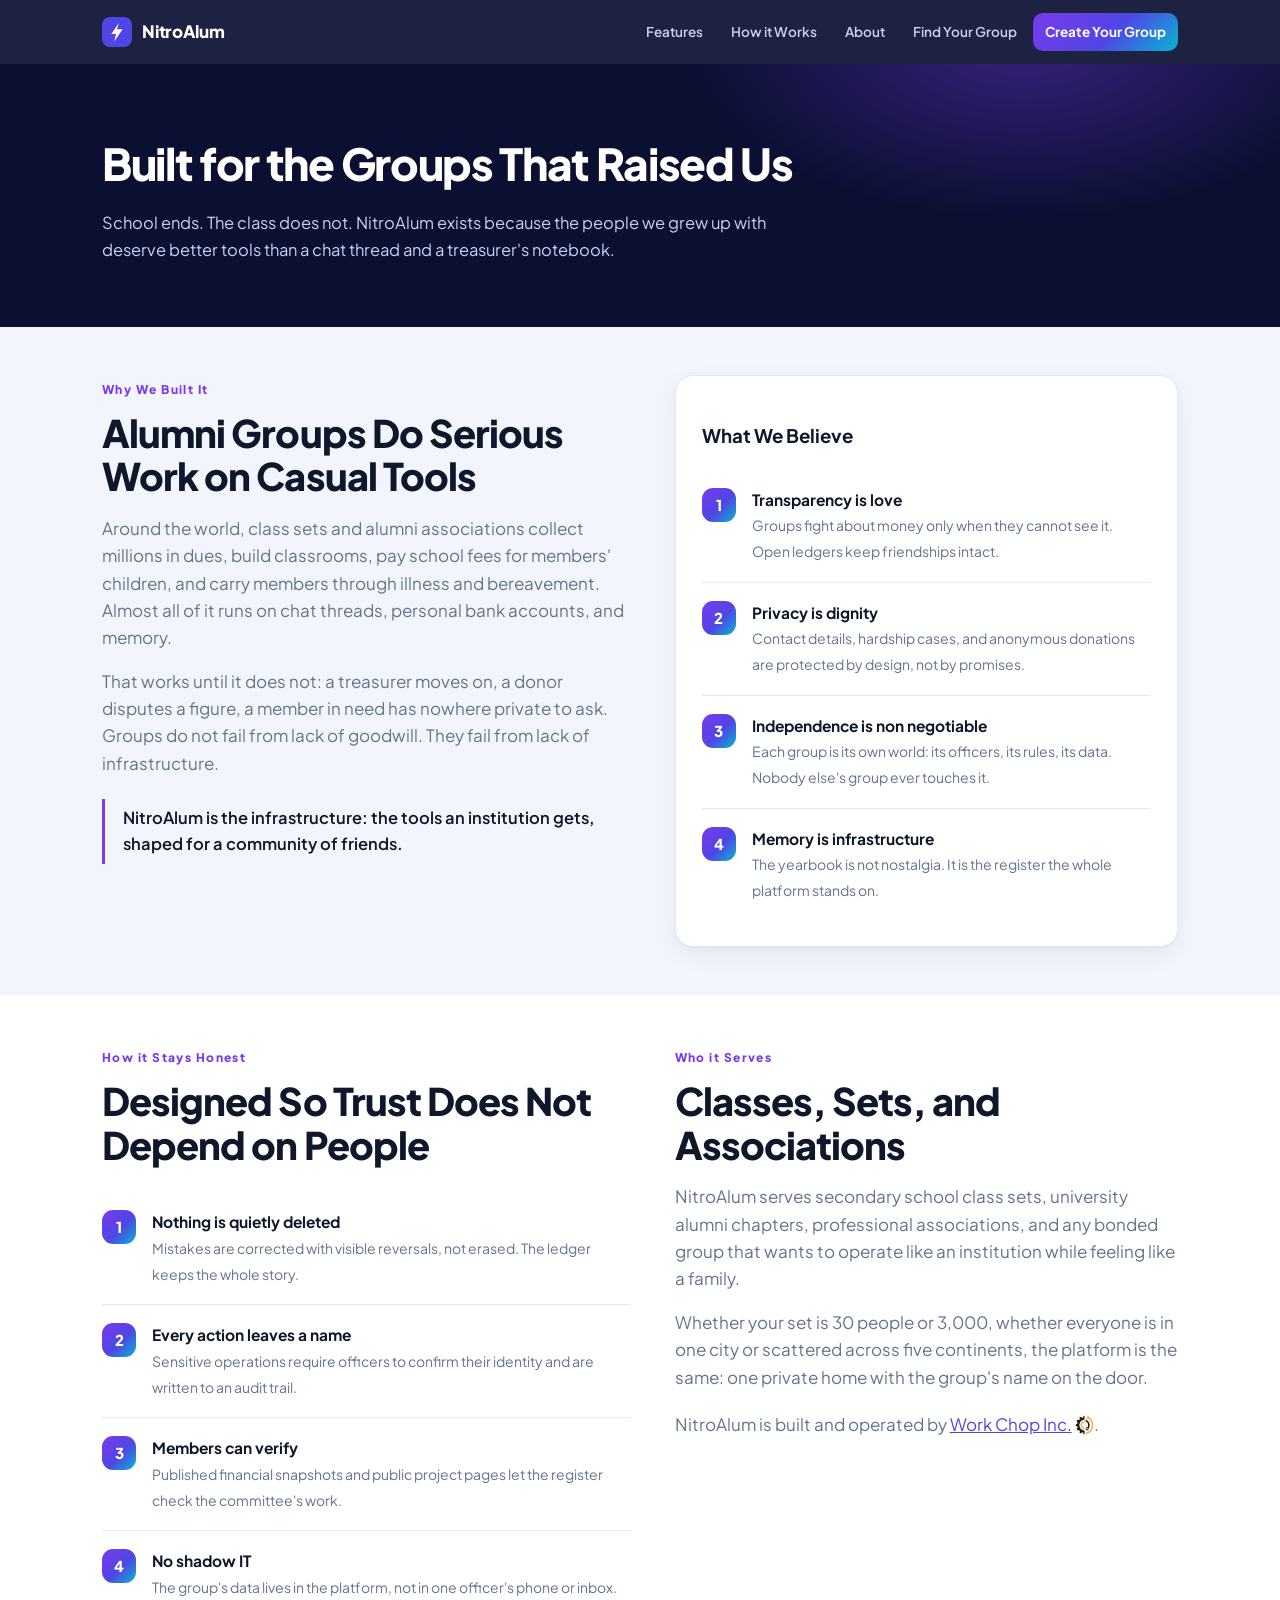
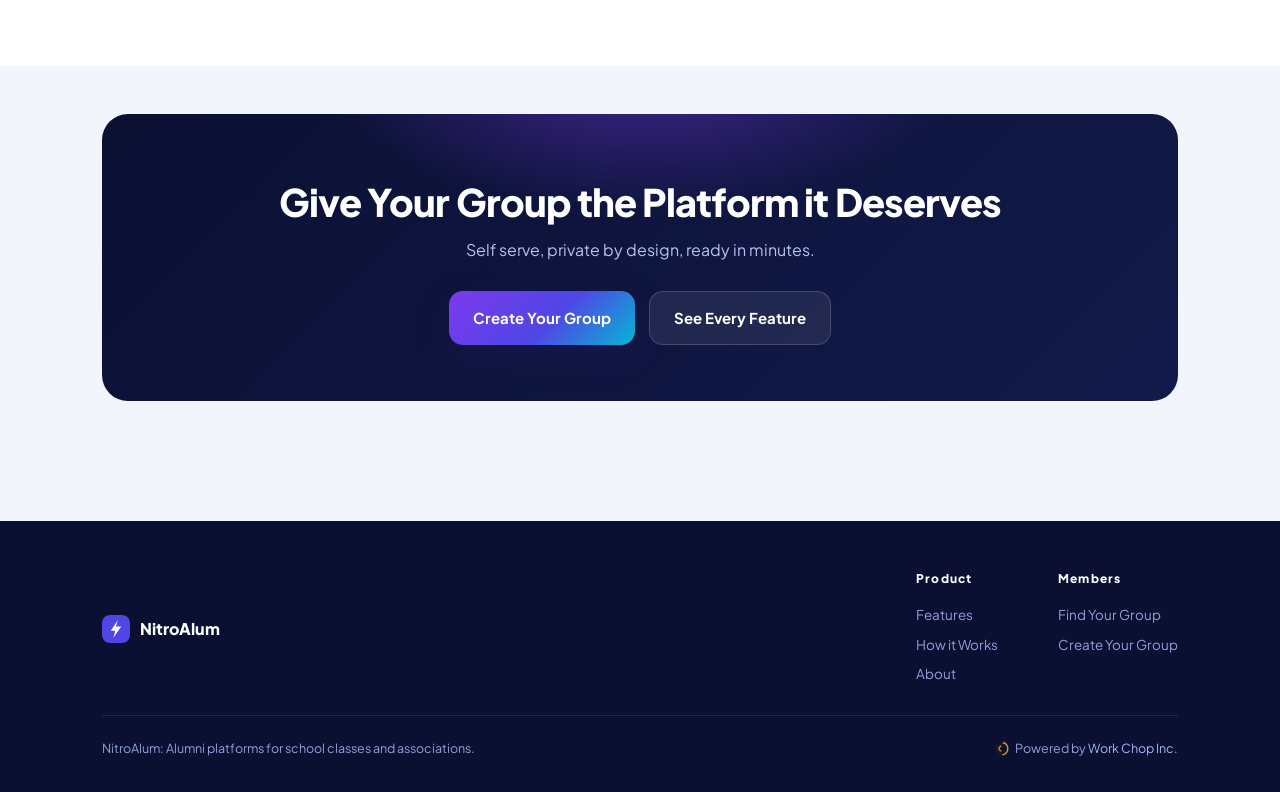
==== about.html @ b05d2363 "Keep mobile header buttons on one line with balanced styling" ====
<!DOCTYPE html>
<html lang="en">
<head>
  <meta charset="utf-8">
  <meta name="viewport" content="width=device-width, initial-scale=1">
  <meta name="theme-color" content="#0b1033">
  <meta name="author" content="Work Chop Inc">
  <title>About - NitroAlum</title>
  <meta name="description" content="NitroAlum exists because alumni groups deserve better than a chat thread and a treasurer's notebook. Learn what the platform believes about money, memory, privacy, and dignity.">
  <link rel="canonical" href="https://www.nitroalum.com/about.html">
  <meta property="og:type" content="website">
  <meta property="og:title" content="About NitroAlum - Built for the Groups That Raised Us">
  <meta property="og:description" content="Alumni groups hold communities together for decades. NitroAlum gives them the tools institutions get: honest money, living memory, and dignity for every member.">
  <meta property="og:url" content="https://www.nitroalum.com/about.html">
  <meta property="og:site_name" content="NitroAlum">
  <meta property="og:locale" content="en_US">
  <meta property="og:image" content="https://www.nitroalum.com/og-image.png">
  <meta property="og:image:width" content="1200">
  <meta property="og:image:height" content="630">
  <meta property="og:image:alt" content="About the NitroAlum alumni platform">
  <meta name="twitter:card" content="summary_large_image">
  <meta name="twitter:title" content="About NitroAlum - Built for the Groups That Raised Us">
  <meta name="twitter:description" content="Alumni groups hold communities together for decades. NitroAlum gives them the tools institutions get: honest money, living memory, and dignity for every member.">
  <meta name="twitter:image" content="https://www.nitroalum.com/og-image.png">
  <link rel="icon" href="brand/mark.svg" type="image/svg+xml">
  <link rel="icon" href="favicon-32.png" type="image/png" sizes="32x32">
  <link rel="apple-touch-icon" href="apple-touch-icon.png">
  <link rel="preload" href="fonts/plus-jakarta-sans-400.ttf" as="font" type="font/ttf" crossorigin>
  <link rel="preload" href="fonts/plus-jakarta-sans-800.ttf" as="font" type="font/ttf" crossorigin>
  <link rel="stylesheet" href="styles.css">
</head>
<body>

<header class="site-head">
  <div class="wrap">
    <a class="brand" href="/"><img src="brand/mark.svg" alt="NitroAlum logo"><span>NitroAlum</span></a>
    <nav aria-label="Main">
      <a class="hide-sm" href="features.html">Features</a>
      <a class="hide-sm" href="get-started.html">How it Works</a>
      <a class="hide-sm" href="about.html">About</a>
      <a class="nav-find" href="https://nitroalum.com/">Find Your Group</a>
      <a class="cta" href="https://nitroalum.com/sign-up">Create Your Group</a>
    </nav>
  </div>
</header>

<main>
<section class="page-hero">
  <div class="wrap">
    <h1>Built for the Groups That Raised Us</h1>
    <p>School ends. The class does not. NitroAlum exists because the people we grew up with deserve better tools than a chat thread and a treasurer's notebook.</p>
  </div>
</section>

<section class="block tight">
  <div class="wrap">
    <div class="split">
      <div>
        <span class="kicker">Why We Built It</span>
        <h2>Alumni Groups Do Serious Work on Casual Tools</h2>
        <p class="lede">Around the world, class sets and alumni associations collect millions in dues, build classrooms, pay school fees for members' children, and carry members through illness and bereavement. Almost all of it runs on chat threads, personal bank accounts, and memory.</p>
        <p class="lede">That works until it does not: a treasurer moves on, a donor disputes a figure, a member in need has nowhere private to ask. Groups do not fail from lack of goodwill. They fail from lack of infrastructure.</p>
        <div class="quote">NitroAlum is the infrastructure: the tools an institution gets, shaped for a community of friends.</div>
      </div>
      <div class="panel">
        <h3>What We Believe</h3>
        <ul class="steps" style="margin-top:14px">
          <li><div><b>Transparency is love</b><span>Groups fight about money only when they cannot see it. Open ledgers keep friendships intact.</span></div></li>
          <li><div><b>Privacy is dignity</b><span>Contact details, hardship cases, and anonymous donations are protected by design, not by promises.</span></div></li>
          <li><div><b>Independence is non negotiable</b><span>Each group is its own world: its officers, its rules, its data. Nobody else's group ever touches it.</span></div></li>
          <li><div><b>Memory is infrastructure</b><span>The yearbook is not nostalgia. It is the register the whole platform stands on.</span></div></li>
        </ul>
      </div>
    </div>
  </div>
</section>

<section class="block tight" style="background:#fff">
  <div class="wrap">
    <div class="split">
      <div>
        <span class="kicker">How it Stays Honest</span>
        <h2>Designed So Trust Does Not Depend on People</h2>
        <ul class="steps">
          <li><div><b>Nothing is quietly deleted</b><span>Mistakes are corrected with visible reversals, not erased. The ledger keeps the whole story.</span></div></li>
          <li><div><b>Every action leaves a name</b><span>Sensitive operations require officers to confirm their identity and are written to an audit trail.</span></div></li>
          <li><div><b>Members can verify</b><span>Published financial snapshots and public project pages let the register check the committee's work.</span></div></li>
          <li><div><b>No shadow IT</b><span>The group's data lives in the platform, not in one officer's phone or inbox.</span></div></li>
        </ul>
      </div>
      <div>
        <span class="kicker">Who it Serves</span>
        <h2>Classes, Sets, and Associations</h2>
        <p class="lede">NitroAlum serves secondary school class sets, university alumni chapters, professional associations, and any bonded group that wants to operate like an institution while feeling like a family.</p>
        <p class="lede">Whether your set is 30 people or 3,000, whether everyone is in one city or scattered across five continents, the platform is the same: one private home with the group's name on the door.</p>
        <p class="lede" style="margin-top:20px">NitroAlum is built and operated by <a href="https://www.eworkchop.com" rel="noopener">Work Chop Inc.</a> <img src="brand/workchop-mark.png" alt="" class="inline-mark">.</p>
      </div>
    </div>
  </div>
</section>

<section class="block tight">
  <div class="wrap">
    <div class="band">
      <h2>Give Your Group the Platform it Deserves</h2>
      <p>Self serve, private by design, ready in minutes.</p>
      <div class="actions">
        <a class="btn primary" href="https://nitroalum.com/sign-up">Create Your Group</a>
        <a class="btn ghost" href="features.html">See Every Feature</a>
      </div>
    </div>
  </div>
</section>
</main>

<footer class="site-foot">
  <div class="wrap">
    <div class="top">
      <div class="fbrand"><img src="brand/mark.svg" alt=""><span>NitroAlum</span></div>
      <div class="cols">
        <div>
          <h4>Product</h4>
          <ul>
            <li><a href="features.html">Features</a></li>
            <li><a href="get-started.html">How it Works</a></li>
            <li><a href="about.html">About</a></li>
          </ul>
        </div>
        <div>
          <h4>Members</h4>
          <ul>
            <li><a href="https://nitroalum.com/">Find Your Group</a></li>
            <li><a href="https://nitroalum.com/sign-up">Create Your Group</a></li>
          </ul>
        </div>
      </div>
    </div>
    <div class="legal">
      <span>NitroAlum: Alumni platforms for school classes and associations.</span>
      <span class="pow"><img src="brand/workchop-mark.png" alt="Work Chop mark"> Powered by <a href="https://www.eworkchop.com" rel="noopener">Work Chop Inc.</a></span>
    </div>
  </div>
</footer>

</body>
</html>
---- styles.css ----
/* NitroAlum marketing site - shared styles. Plain CSS, no build. */
@font-face {
  font-family: "Plus Jakarta Sans";
  src: url("fonts/plus-jakarta-sans-400.ttf") format("truetype");
  font-weight: 400;
  font-display: swap;
}
@font-face {
  font-family: "Plus Jakarta Sans";
  src: url("fonts/plus-jakarta-sans-500.ttf") format("truetype");
  font-weight: 500;
  font-display: swap;
}
@font-face {
  font-family: "Plus Jakarta Sans";
  src: url("fonts/plus-jakarta-sans-600.ttf") format("truetype");
  font-weight: 600;
  font-display: swap;
}
@font-face {
  font-family: "Plus Jakarta Sans";
  src: url("fonts/plus-jakarta-sans-700.ttf") format("truetype");
  font-weight: 700;
  font-display: swap;
}
@font-face {
  font-family: "Plus Jakarta Sans";
  src: url("fonts/plus-jakarta-sans-800.ttf") format("truetype");
  font-weight: 800;
  font-display: swap;
}

:root {
  --navy: #0b1033;
  --navy-2: #121a4a;
  --ink: #0f172a;
  --muted: #64748b;
  --line: #e6e9f4;
  --bg: #f3f5fc;
  --card: #ffffff;
  --violet: #7c3aed;
  --indigo: #4f46e5;
  --cyan: #06b6d4;
  --pink: #ec4899;
  --green: #10b981;
  --amber: #f59e0b;
  --grad: linear-gradient(135deg, #7c3aed, #4f46e5 55%, #06b6d4);
  --r: 18px;
  --shadow: 0 1px 2px rgb(15 23 42 / 0.04), 0 8px 24px rgb(15 23 42 / 0.06);
  --shadow-lg: 0 12px 40px rgb(76 29 149 / 0.14);
}

* { box-sizing: border-box; }
html { scroll-behavior: smooth; }
body {
  margin: 0;
  font-family: "Plus Jakarta Sans", system-ui, -apple-system, "Segoe UI", sans-serif;
  color: var(--ink);
  background: var(--bg);
  line-height: 1.6;
  -webkit-font-smoothing: antialiased;
}
img { max-width: 100%; }
a { color: var(--indigo); }

.wrap { max-width: 1120px; margin: 0 auto; padding: 0 22px; }

/* ---------- Header ---------- */
.site-head {
  position: sticky;
  top: 0;
  z-index: 50;
  background: rgb(11 16 51 / 0.92);
  backdrop-filter: blur(10px);
}
.site-head .wrap {
  display: flex;
  align-items: center;
  gap: 22px;
  height: 64px;
}
.site-head .brand {
  display: flex;
  align-items: center;
  gap: 10px;
  color: #fff;
  text-decoration: none;
  font-weight: 800;
  font-size: 17px;
  letter-spacing: -0.01em;
}
.site-head .brand img { width: 30px; height: 30px; border-radius: 8px; }
.site-head nav {
  display: flex;
  align-items: center;
  gap: 4px;
  margin-left: auto;
}
.site-head nav a {
  color: #c7d0f5;
  text-decoration: none;
  font-size: 13.5px;
  font-weight: 600;
  padding: 8px 12px;
  border-radius: 10px;
}
.site-head nav a:hover { color: #fff; background: rgb(255 255 255 / 0.08); }
.site-head .cta {
  background: var(--grad);
  color: #fff !important;
  font-weight: 700;
}
.site-head .cta:hover { opacity: 0.92; background: var(--grad); }

/* ---------- Hero ---------- */
.hero {
  background: var(--navy);
  color: #fff;
  position: relative;
  overflow: hidden;
}
.hero::before {
  content: "";
  position: absolute;
  inset: 0;
  background:
    radial-gradient(700px 380px at 85% -10%, rgb(124 58 237 / 0.45), transparent 60%),
    radial-gradient(600px 340px at 10% 110%, rgb(6 182 212 / 0.28), transparent 60%);
  pointer-events: none;
}
.hero .wrap { position: relative; padding: 84px 22px 92px; }
.hero .eyebrow {
  display: inline-flex;
  align-items: center;
  gap: 8px;
  font-size: 12.5px;
  font-weight: 700;
  color: #a5b4fc;
  background: rgb(124 58 237 / 0.18);
  border: 1px solid rgb(124 58 237 / 0.4);
  padding: 6px 14px;
  border-radius: 99px;
}
.hero h1 {
  font-size: clamp(34px, 5.4vw, 58px);
  line-height: 1.06;
  letter-spacing: -0.035em;
  font-weight: 800;
  margin: 22px 0 18px;
  max-width: 16ch;
}
.hero h1 .grad {
  background: linear-gradient(90deg, #a78bfa, #67e8f9);
  -webkit-background-clip: text;
  background-clip: text;
  color: transparent;
}
.hero p.lede {
  font-size: clamp(16px, 2vw, 19px);
  color: #c7d0f5;
  max-width: 56ch;
  margin: 0 0 34px;
}
.hero .actions { display: flex; flex-wrap: wrap; gap: 14px; }
.btn {
  display: inline-flex;
  align-items: center;
  gap: 8px;
  padding: 14px 24px;
  border-radius: 14px;
  font-size: 15px;
  font-weight: 700;
  text-decoration: none;
  border: none;
  cursor: pointer;
}
.btn.primary { background: var(--grad); color: #fff; box-shadow: var(--shadow-lg); }
.btn.primary:hover { filter: brightness(1.07); }
.btn.ghost { background: rgb(255 255 255 / 0.08); color: #fff; border: 1px solid rgb(255 255 255 / 0.16); }
.btn.ghost:hover { background: rgb(255 255 255 / 0.14); }
.btn.dark { background: var(--navy); color: #fff; }
.btn.outline { background: #fff; color: var(--indigo); border: 1.5px solid #c7d2fe; }
.hero .proof {
  display: flex;
  flex-wrap: wrap;
  gap: 26px;
  margin-top: 44px;
  padding-top: 26px;
  border-top: 1px solid rgb(255 255 255 / 0.12);
}
.hero .proof div { max-width: 230px; }
.hero .proof b { display: block; font-size: 13.5px; color: #fff; margin-bottom: 3px; }
.hero .proof span { font-size: 12.5px; color: #93a0d8; }

/* ---------- Sections ---------- */
section.block { padding: 72px 0; }
section.block.tight { padding: 48px 0; }
.kicker {
  font-size: 12px;
  font-weight: 800;
  letter-spacing: 0.12em;
  color: var(--violet);
}
h2 {
  font-size: clamp(26px, 3.6vw, 38px);
  line-height: 1.15;
  letter-spacing: -0.025em;
  font-weight: 800;
  margin: 10px 0 14px;
}
.lede { font-size: 17px; color: var(--muted); max-width: 62ch; }
.center { text-align: center; }
.center .lede { margin-left: auto; margin-right: auto; }

/* ---------- Feature grid ---------- */
.grid { display: grid; gap: 18px; }
.grid.cols3 { grid-template-columns: repeat(3, 1fr); }
.grid.cols2 { grid-template-columns: repeat(2, 1fr); }
.fcard {
  background: var(--card);
  border: 1px solid var(--line);
  border-radius: var(--r);
  padding: 24px;
  box-shadow: var(--shadow);
}
.fcard .chip {
  width: 44px;
  height: 44px;
  border-radius: 12px;
  display: inline-flex;
  align-items: center;
  justify-content: center;
  margin-bottom: 14px;
}
.fcard .chip svg { width: 22px; height: 22px; }
.fcard h3 { font-size: 17px; font-weight: 800; letter-spacing: -0.01em; margin: 0 0 8px; }
.fcard p { font-size: 14px; color: var(--muted); margin: 0; }
.fcard ul { margin: 10px 0 0; padding: 0; list-style: none; }
.fcard ul li {
  font-size: 13.5px;
  color: var(--muted);
  padding: 5px 0 5px 20px;
  position: relative;
}
.fcard ul li::before {
  content: "";
  position: absolute;
  left: 0;
  top: 12px;
  width: 9px;
  height: 9px;
  border-radius: 3px;
  background: var(--grad);
}

/* chip tints */
.t-violet { background: #ede9fe; color: #6d28d9; }
.t-indigo { background: #e0e7ff; color: #4338ca; }
.t-cyan { background: #cffafe; color: #0e7490; }
.t-pink { background: #fce7f3; color: #be185d; }
.t-green { background: #d1fae5; color: #047857; }
.t-amber { background: #fef3c7; color: #b45309; }
.t-blue { background: #dbeafe; color: #1d4ed8; }
.t-red { background: #fee2e2; color: #b91c1c; }

/* ---------- Story / split ---------- */
.split { display: grid; grid-template-columns: 1.05fr 1fr; gap: 44px; align-items: start; }
.panel {
  background: var(--card);
  border: 1px solid var(--line);
  border-radius: var(--r);
  box-shadow: var(--shadow);
  padding: 26px;
}
.panel.navy {
  background: linear-gradient(150deg, var(--navy), var(--navy-2));
  border: none;
  color: #fff;
}
.panel.navy h3 { color: #fff; }
.panel.navy p, .panel.navy li { color: #b9c2ee; }
.quote {
  border-left: 3px solid var(--violet);
  padding: 6px 0 6px 18px;
  margin: 22px 0;
  font-size: 16.5px;
  font-weight: 600;
  color: var(--ink);
}
.steps { counter-reset: step; margin: 26px 0 0; padding: 0; list-style: none; }
.steps li {
  counter-increment: step;
  display: flex;
  gap: 16px;
  padding: 18px 0;
  border-bottom: 1px solid var(--line);
}
.steps li:last-child { border-bottom: none; }
.steps li::before {
  content: counter(step);
  flex: none;
  width: 34px;
  height: 34px;
  border-radius: 11px;
  background: var(--grad);
  color: #fff;
  font-weight: 800;
  font-size: 15px;
  display: inline-flex;
  align-items: center;
  justify-content: center;
}
.steps b { display: block; font-size: 15.5px; }
.steps span { font-size: 14px; color: var(--muted); }

/* ---------- CTA band ---------- */
.band {
  background: linear-gradient(135deg, var(--navy), var(--navy-2));
  border-radius: 26px;
  color: #fff;
  padding: 56px 40px;
  text-align: center;
  position: relative;
  overflow: hidden;
}
.band::before {
  content: "";
  position: absolute;
  inset: 0;
  background: radial-gradient(500px 240px at 50% -20%, rgb(124 58 237 / 0.5), transparent 65%);
  pointer-events: none;
}
.band h2 { color: #fff; position: relative; }
.band p { color: #b9c2ee; position: relative; max-width: 52ch; margin: 0 auto 28px; }
.band .actions { display: flex; justify-content: center; gap: 14px; flex-wrap: wrap; position: relative; }

/* ---------- Footer ---------- */
.site-foot {
  background: var(--navy);
  color: #93a0d8;
  padding: 48px 0 34px;
  margin-top: 72px;
}
.site-foot .top {
  display: flex;
  flex-wrap: wrap;
  gap: 34px;
  padding-bottom: 26px;
  border-bottom: 1px solid rgb(255 255 255 / 0.1);
}
.site-foot .fbrand { display: flex; align-items: center; gap: 10px; color: #fff; font-weight: 800; }
.site-foot .fbrand img { width: 28px; height: 28px; border-radius: 8px; }
.site-foot .cols { display: flex; gap: 60px; margin-left: auto; flex-wrap: wrap; }
.site-foot h4 { color: #fff; font-size: 12px; font-weight: 800; letter-spacing: 0.1em; margin: 0 0 12px; }
.site-foot ul { margin: 0; padding: 0; list-style: none; }
.site-foot ul a {
  color: #93a0d8;
  text-decoration: none;
  font-size: 13.5px;
  display: inline-block;
  padding: 4px 0;
}
.site-foot ul a:hover { color: #fff; }
.site-foot .legal {
  display: flex;
  flex-wrap: wrap;
  justify-content: space-between;
  gap: 10px;
  padding-top: 22px;
  font-size: 12.5px;
}
.site-foot .legal a { color: #a5b4fc; text-decoration: none; }
.site-foot .legal a:hover { color: #fff; }

/* ---------- Sub page hero ---------- */
.page-hero { background: var(--navy); color: #fff; padding: 64px 0; position: relative; overflow: hidden; }
.page-hero::before {
  content: "";
  position: absolute;
  inset: 0;
  background: radial-gradient(560px 300px at 80% -10%, rgb(124 58 237 / 0.4), transparent 60%);
  pointer-events: none;
}
.page-hero .wrap { position: relative; }
.page-hero h1 { font-size: clamp(30px, 4.4vw, 44px); letter-spacing: -0.03em; font-weight: 800; margin: 0 0 12px; }
.page-hero p { color: #c7d0f5; font-size: 16.5px; max-width: 60ch; margin: 0; }

/* ---------- Feature detail blocks ---------- */
.fblock { display: grid; grid-template-columns: 56px 1fr; gap: 20px; padding: 30px 0; border-bottom: 1px solid var(--line); }
.fblock:last-child { border-bottom: none; }
.fblock .chip { width: 52px; height: 52px; border-radius: 14px; display: inline-flex; align-items: center; justify-content: center; }
.fblock .chip svg { width: 25px; height: 25px; }
.fblock h3 { margin: 2px 0 8px; font-size: 19px; font-weight: 800; letter-spacing: -0.01em; }
.fblock p { margin: 0 0 8px; font-size: 15px; color: var(--muted); }
.fblock ul { margin: 8px 0 0; padding: 0; list-style: none; columns: 2; column-gap: 40px; }
.fblock ul li { font-size: 14px; color: var(--muted); padding: 4px 0 4px 20px; position: relative; break-inside: avoid; }
.fblock ul li::before { content: ""; position: absolute; left: 0; top: 11px; width: 9px; height: 9px; border-radius: 3px; background: var(--grad); }

/* ---------- Tables ---------- */
table.plain { width: 100%; border-collapse: collapse; font-size: 14.5px; }
table.plain th { text-align: left; font-size: 12px; color: var(--muted); padding: 10px 14px; border-bottom: 1px solid var(--line); }
table.plain td { padding: 12px 14px; border-bottom: 1px solid var(--line); }
table.plain tr:last-child td { border-bottom: none; }

/* ---------- Responsive ---------- */
@media (max-width: 900px) {
  .grid.cols3 { grid-template-columns: 1fr 1fr; }
  .split { grid-template-columns: 1fr; }
  .fblock ul { columns: 1; }
}
@media (max-width: 600px) {
  .grid.cols3, .grid.cols2 { grid-template-columns: 1fr; }
  .site-head .wrap { gap: 10px; }
  .site-head nav { gap: 6px; }
  .site-head nav a.hide-sm { display: none; }
  .site-head nav a {
    font-size: 12.5px;
    padding: 8px 11px;
    border-radius: 9px;
    white-space: nowrap;
  }
  .site-head nav .nav-find {
    border: 1px solid rgb(255 255 255 / 0.22);
    color: #dbe2ff;
  }
  .hero .wrap { padding: 60px 22px 70px; }
  .band { padding: 44px 24px; }
}
@media (prefers-reduced-motion: reduce) {
  html { scroll-behavior: auto; }
}

/* ---------- Hero visual (mock dashboard) ---------- */
@media (min-width: 981px) {
  .hero .wrap {
    display: grid;
    grid-template-columns: 1.05fr 0.95fr;
    gap: 52px;
    align-items: center;
  }
}
.hero-visual { display: flex; justify-content: center; }
.mock {
  width: 100%;
  max-width: 440px;
  background: linear-gradient(160deg, #151c52, #10163f);
  border: 1px solid rgb(255 255 255 / 0.12);
  border-radius: 20px;
  padding: 16px;
  box-shadow: 0 24px 60px rgb(0 0 0 / 0.45), 0 0 0 6px rgb(124 58 237 / 0.08);
}
.mock-head { display: flex; align-items: center; gap: 6px; padding-bottom: 12px; }
.mock-head i { width: 9px; height: 9px; border-radius: 50%; background: rgb(255 255 255 / 0.18); }
.mock-head i:first-child { background: var(--pink); }
.mock-head i:nth-child(2) { background: var(--amber); }
.mock-head i:nth-child(3) { background: var(--green); }
.mock-head b { margin-left: auto; width: 90px; height: 10px; border-radius: 5px; background: rgb(255 255 255 / 0.1); }
.mock-cards { display: grid; grid-template-columns: repeat(3, 1fr); gap: 8px; }
.mc {
  background: rgb(255 255 255 / 0.06);
  border: 1px solid rgb(255 255 255 / 0.08);
  border-radius: 10px;
  padding: 9px;
}
.mc em { display: block; height: 7px; width: 55%; border-radius: 4px; background: rgb(255 255 255 / 0.14); }
.mc b { display: block; height: 14px; width: 80%; margin: 7px 0; border-radius: 5px; background: linear-gradient(90deg, #8b5cf6, #22d3ee); }
.mc em.s { width: 40%; }
.mock-mid { display: flex; align-items: center; gap: 14px; padding: 14px 2px; }
.mock-donut {
  width: 86px; height: 86px; flex: none; border-radius: 50%;
  background: conic-gradient(#7c3aed 0 58%, #06b6d4 58% 74%, #ec4899 74% 86%, #f59e0b 86% 95%, rgb(255 255 255 / 0.1) 95% 100%);
  display: flex; align-items: center; justify-content: center;
}
.mock-donut span {
  width: 54px; height: 54px; border-radius: 50%; background: #121a4a;
  display: flex; align-items: center; justify-content: center;
}
.mock-donut span::after { content: ""; width: 26px; height: 7px; border-radius: 4px; background: rgb(255 255 255 / 0.25); }
.mock-lines { flex: 1; display: flex; flex-direction: column; gap: 8px; }
.mock-lines i { height: 8px; border-radius: 4px; background: rgb(255 255 255 / 0.12); width: var(--w); }
.mock-bars { display: flex; flex-direction: column; gap: 8px; padding-top: 4px; }
.mbar { height: 8px; border-radius: 4px; background: rgb(255 255 255 / 0.08); overflow: hidden; }
.mbar i { display: block; height: 100%; border-radius: 4px; width: var(--w); }
@media (max-width: 980px) {
  .hero-visual { margin-top: 36px; }
  .mock { max-width: 480px; }
}
@media (max-width: 560px) {
  .mock-cards { grid-template-columns: 1fr 1fr; }
}

/* ---------- Footer vendor mark ---------- */
.site-foot .pow img {
  width: 15px;
  height: 15px;
  border-radius: 4px;
  vertical-align: -3px;
  margin-right: 4px;
}

/* Labeled mock dashboard - replaces skeleton styling */
.mc em { height: auto; width: auto; background: none; font-style: normal; font-size: 10px; font-weight: 600; color: #8d9bd8; }
.mc b { height: auto; width: auto; margin: 4px 0 0; background: none; font-size: 19px; font-weight: 800; color: #fff; letter-spacing: -0.02em; }
.mc em.s { width: auto; }
.mock-head b { width: auto; height: auto; margin-left: auto; background: none; font-size: 10.5px; font-weight: 700; color: #8d9bd8; }
.mock-funds { flex: 1; display: flex; flex-direction: column; gap: 9px; }
.mock-funds div { display: flex; align-items: center; gap: 8px; font-size: 11.5px; }
.mock-funds i { width: 8px; height: 8px; border-radius: 3px; flex: none; }
.mock-funds span { flex: 1; color: #b9c2ee; font-weight: 600; }
.mock-funds b { color: #fff; font-weight: 700; font-size: 11.5px; }
.mock-donut span { font-size: 12px; font-weight: 800; color: #fff; }
.mock-donut span::after { display: none; }
.mock-ranks { display: flex; flex-direction: column; gap: 9px; padding-top: 6px; }
.mr { display: flex; align-items: center; gap: 10px; font-size: 11px; }
.mr span { width: 88px; flex: none; color: #b9c2ee; font-weight: 600; }
.mr .mbar { flex: 1; }
.mr b { color: #fff; font-weight: 700; font-size: 10.5px; min-width: 34px; text-align: right; }
.mock-cap { text-align: center; font-size: 11.5px; color: #7d8ac4; margin: 10px 0 0; font-weight: 600; }
.mr .mbar i { background: linear-gradient(90deg, #7c3aed, #06b6d4); }
.lede .inline-mark {
  height: 1.15em;
  border-radius: 4px;
  vertical-align: -0.22em;
}
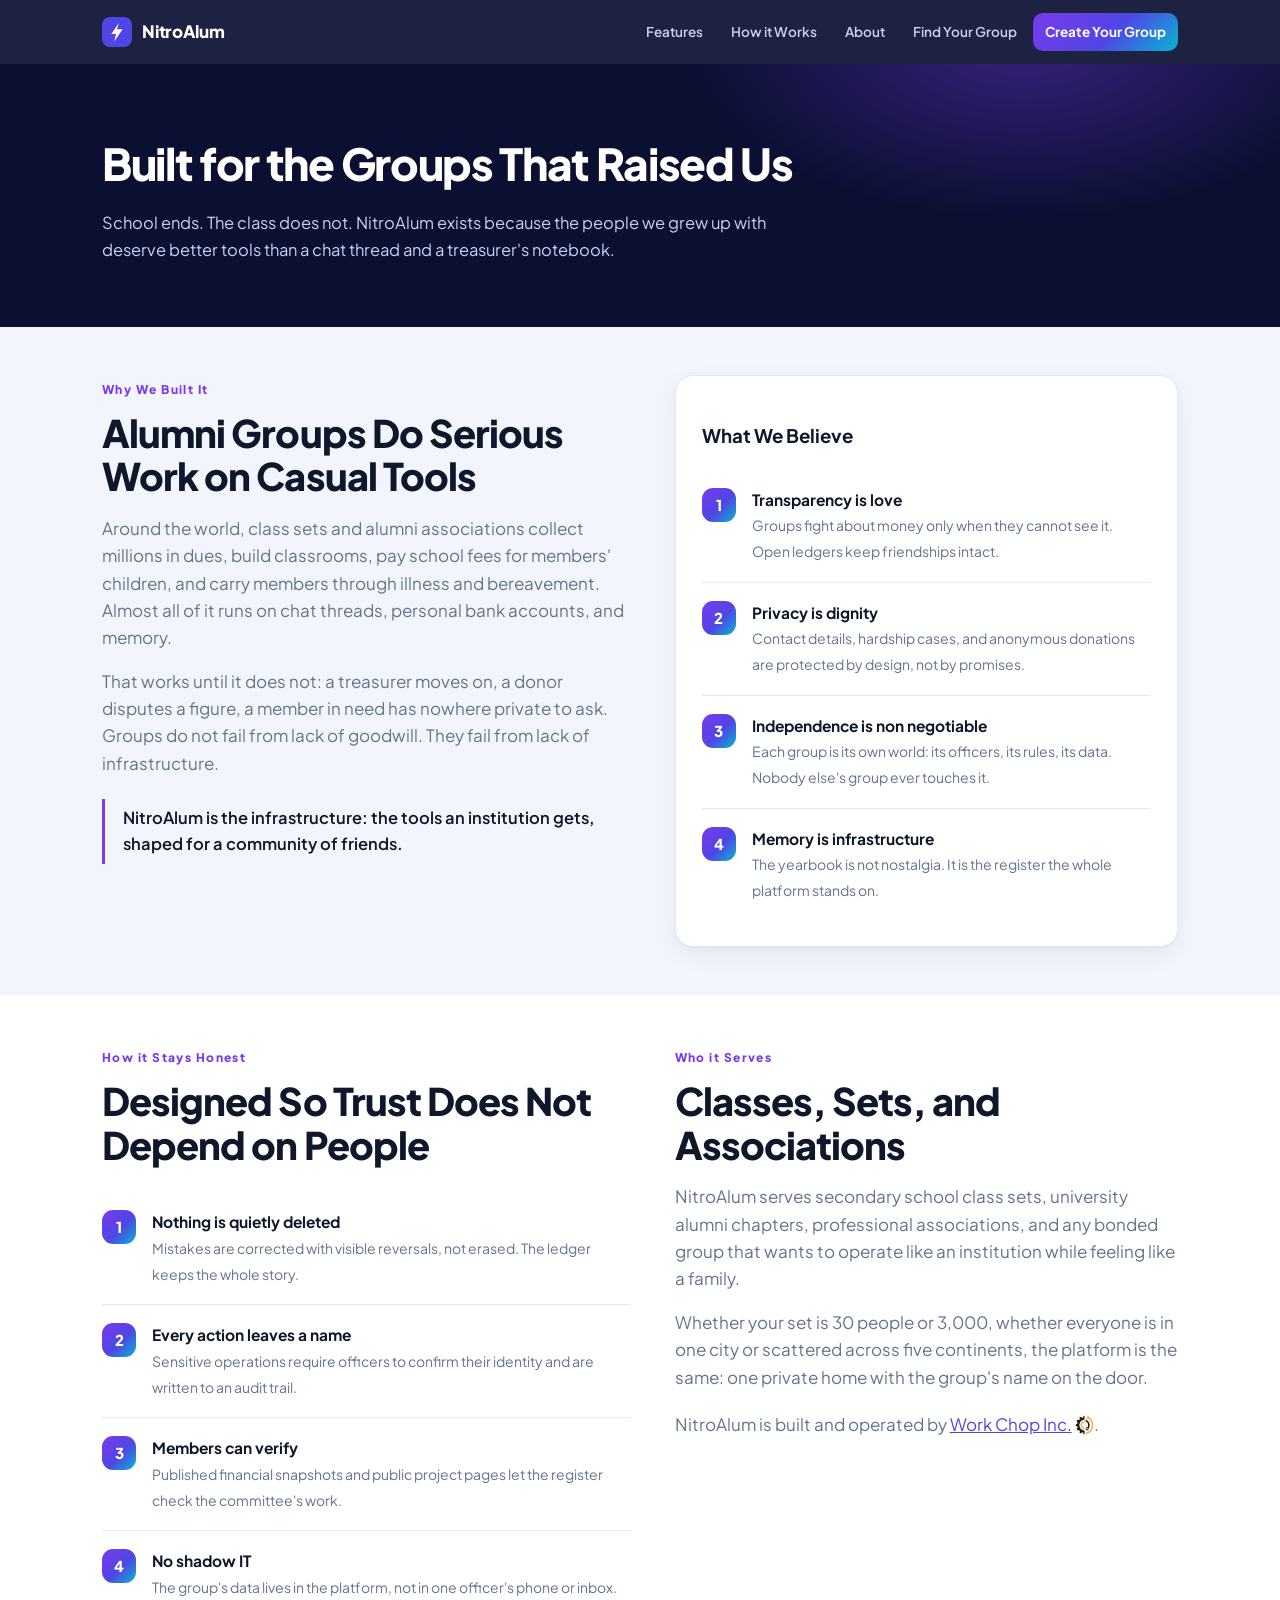
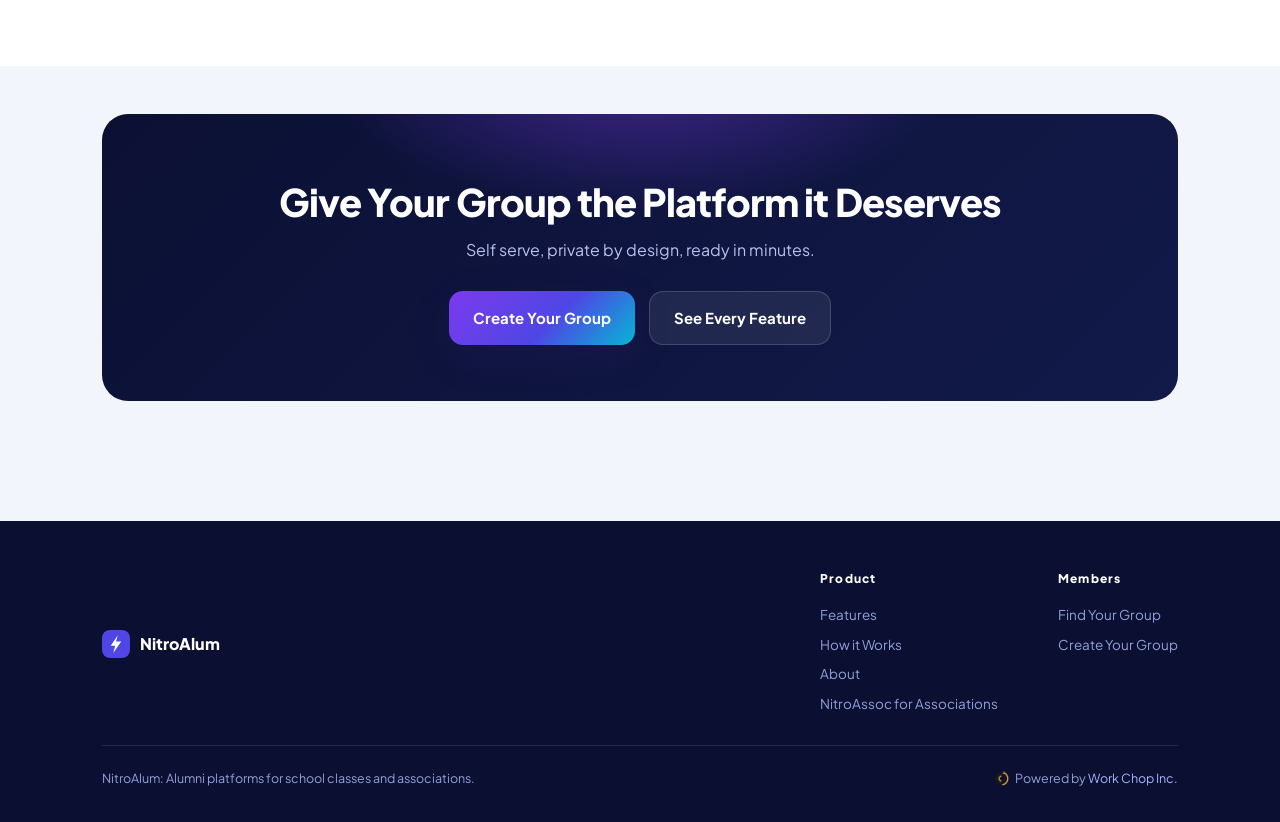
==== commit 5ddc0a3d: "Add the NitroAssoc branch for associations" ====
--- a/about.html
+++ b/about.html
@@ -14,20 +14,20 @@
   <meta property="og:url" content="https://www.nitroalum.com/about.html">
   <meta property="og:site_name" content="NitroAlum">
   <meta property="og:locale" content="en_US">
-  <meta property="og:image" content="https://www.nitroalum.com/og-image.png">
+  <meta property="og:image" content="https://www.nitroalum.com/og-card-2026.png">
   <meta property="og:image:width" content="1200">
   <meta property="og:image:height" content="630">
   <meta property="og:image:alt" content="About the NitroAlum alumni platform">
   <meta name="twitter:card" content="summary_large_image">
   <meta name="twitter:title" content="About NitroAlum - Built for the Groups That Raised Us">
   <meta name="twitter:description" content="Alumni groups hold communities together for decades. NitroAlum gives them the tools institutions get: honest money, living memory, and dignity for every member.">
-  <meta name="twitter:image" content="https://www.nitroalum.com/og-image.png">
+  <meta name="twitter:image" content="https://www.nitroalum.com/og-card-2026.png">
   <link rel="icon" href="brand/mark.svg" type="image/svg+xml">
   <link rel="icon" href="favicon-32.png" type="image/png" sizes="32x32">
   <link rel="apple-touch-icon" href="apple-touch-icon.png">
   <link rel="preload" href="fonts/plus-jakarta-sans-400.ttf" as="font" type="font/ttf" crossorigin>
   <link rel="preload" href="fonts/plus-jakarta-sans-800.ttf" as="font" type="font/ttf" crossorigin>
-  <link rel="stylesheet" href="styles.css">
+  <link rel="stylesheet" href="styles.css?v=4">
 </head>
 <body>
 
@@ -124,6 +124,7 @@
             <li><a href="features.html">Features</a></li>
             <li><a href="get-started.html">How it Works</a></li>
             <li><a href="about.html">About</a></li>
+            <li><a href="associations.html">NitroAssoc for Associations</a></li>
           </ul>
         </div>
         <div>
--- a/styles.css
+++ b/styles.css
@@ -410,19 +410,27 @@
 }
 @media (max-width: 600px) {
   .grid.cols3, .grid.cols2 { grid-template-columns: 1fr; }
-  .site-head .wrap { gap: 10px; }
-  .site-head nav { gap: 6px; }
+  .site-head .wrap { flex-wrap: wrap; row-gap: 12px; height: auto; padding-top: 14px; padding-bottom: 14px; }
+  .site-head nav {
+    order: 3;
+    width: 100%;
+    gap: 10px;
+  }
   .site-head nav a.hide-sm { display: none; }
   .site-head nav a {
-    font-size: 12.5px;
-    padding: 8px 11px;
-    border-radius: 9px;
+    flex: 1;
+    text-align: center;
+    font-size: 13px;
+    font-weight: 700;
+    padding: 10px 12px;
+    border-radius: 10px;
     white-space: nowrap;
   }
   .site-head nav .nav-find {
-    border: 1px solid rgb(255 255 255 / 0.22);
-    color: #dbe2ff;
+    border: 1px solid rgb(255 255 255 / 0.25);
+    color: #e3e8ff;
   }
+  .site-foot .cols { margin-left: 0; gap: 44px; }
   .hero .wrap { padding: 60px 22px 70px; }
   .band { padding: 44px 24px; }
 }
@@ -439,7 +447,7 @@
     align-items: center;
   }
 }
-.hero-visual { display: flex; justify-content: center; }
+.hero-visual { display: flex; flex-direction: column; align-items: center; }
 .mock {
   width: 100%;
   max-width: 440px;
@@ -522,3 +530,65 @@
   border-radius: 4px;
   vertical-align: -0.22em;
 }
+
+/* ---------- NitroAssoc edition theme ---------- */
+body.assoc {
+  --violet: #0f766e;
+  --indigo: #0d9488;
+  --cyan: #d97706;
+  --grad: linear-gradient(135deg, #0f766e, #0d9488 55%, #f59e0b);
+  --shadow-lg: 0 12px 40px rgb(15 118 110 / 0.16);
+}
+body.assoc .hero::before {
+  background:
+    radial-gradient(700px 380px at 85% -10%, rgb(15 118 110 / 0.55), transparent 60%),
+    radial-gradient(600px 340px at 10% 110%, rgb(217 119 6 / 0.25), transparent 60%);
+}
+body.assoc .hero .eyebrow {
+  color: #99f6e4;
+  background: rgb(15 118 110 / 0.25);
+  border-color: rgb(45 212 191 / 0.45);
+}
+body.assoc .hero h1 .grad {
+  background: linear-gradient(90deg, #5eead4, #fbbf24);
+  -webkit-background-clip: text;
+  background-clip: text;
+}
+body.assoc .site-head .cta { background: var(--grad); }
+.t-teal { background: #ccfbf1; color: #0f766e; }
+
+/* ---------- Audience split on the home page ---------- */
+.aud {
+  display: grid;
+  grid-template-columns: 1fr 1fr;
+  gap: 18px;
+  max-width: 900px;
+  margin: 34px auto 0;
+}
+.aud a {
+  display: block;
+  background: var(--card);
+  border: 1.5px solid var(--line);
+  border-radius: var(--r);
+  padding: 22px 24px;
+  text-decoration: none;
+  box-shadow: var(--shadow);
+  transition: border-color 0.15s, transform 0.15s;
+}
+.aud a:hover { border-color: var(--indigo); transform: translateY(-2px); }
+.aud .tag {
+  font-size: 11.5px;
+  font-weight: 800;
+  letter-spacing: 0.1em;
+  margin-bottom: 8px;
+}
+.aud .tag.alum { color: var(--violet); }
+.aud .tag.assoc { color: #0f766e; }
+.aud b { display: block; font-size: 17px; color: var(--ink); margin-bottom: 5px; }
+.aud span { font-size: 13.5px; color: var(--muted); display: block; }
+.aud .go { font-size: 13px; font-weight: 700; margin-top: 12px; display: block; }
+.aud .go.alum { color: var(--indigo); }
+.aud .go.assoc { color: #0f766e; }
+@media (max-width: 640px) {
+  .aud { grid-template-columns: 1fr; }
+}
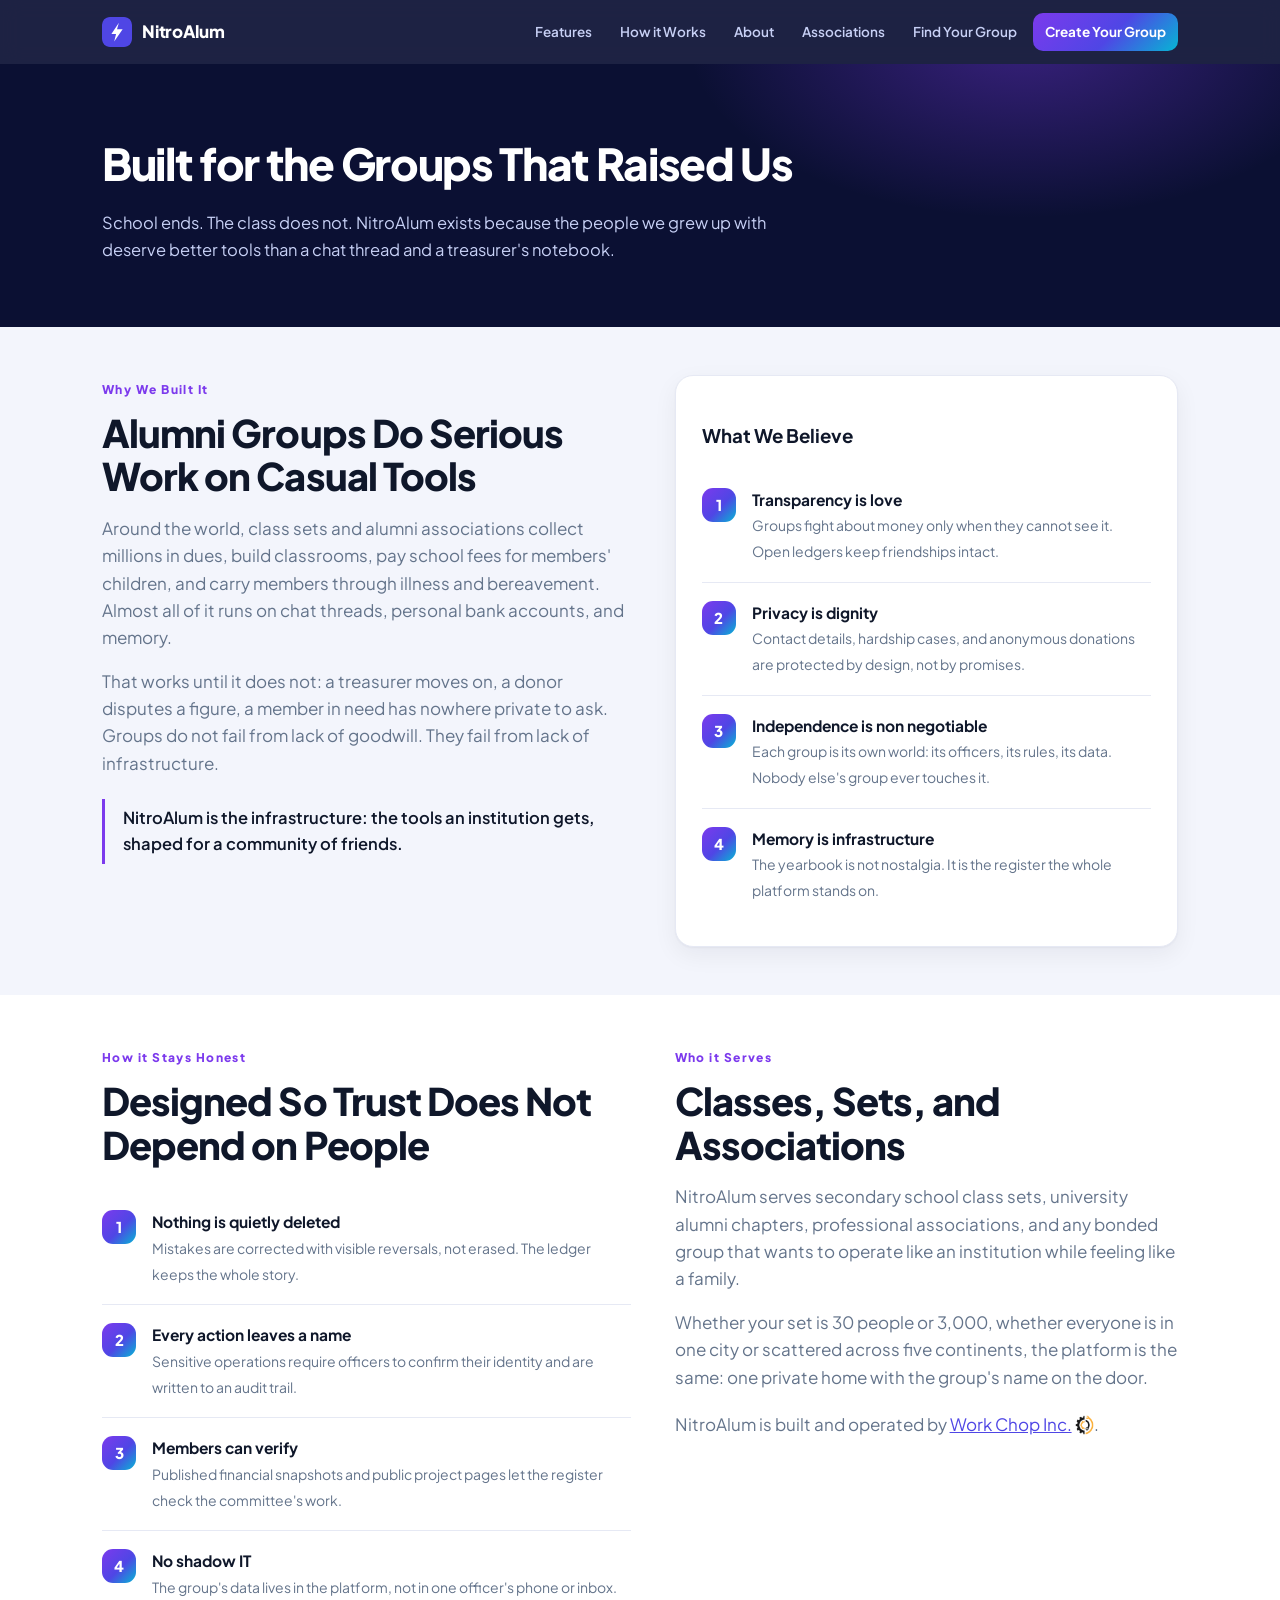
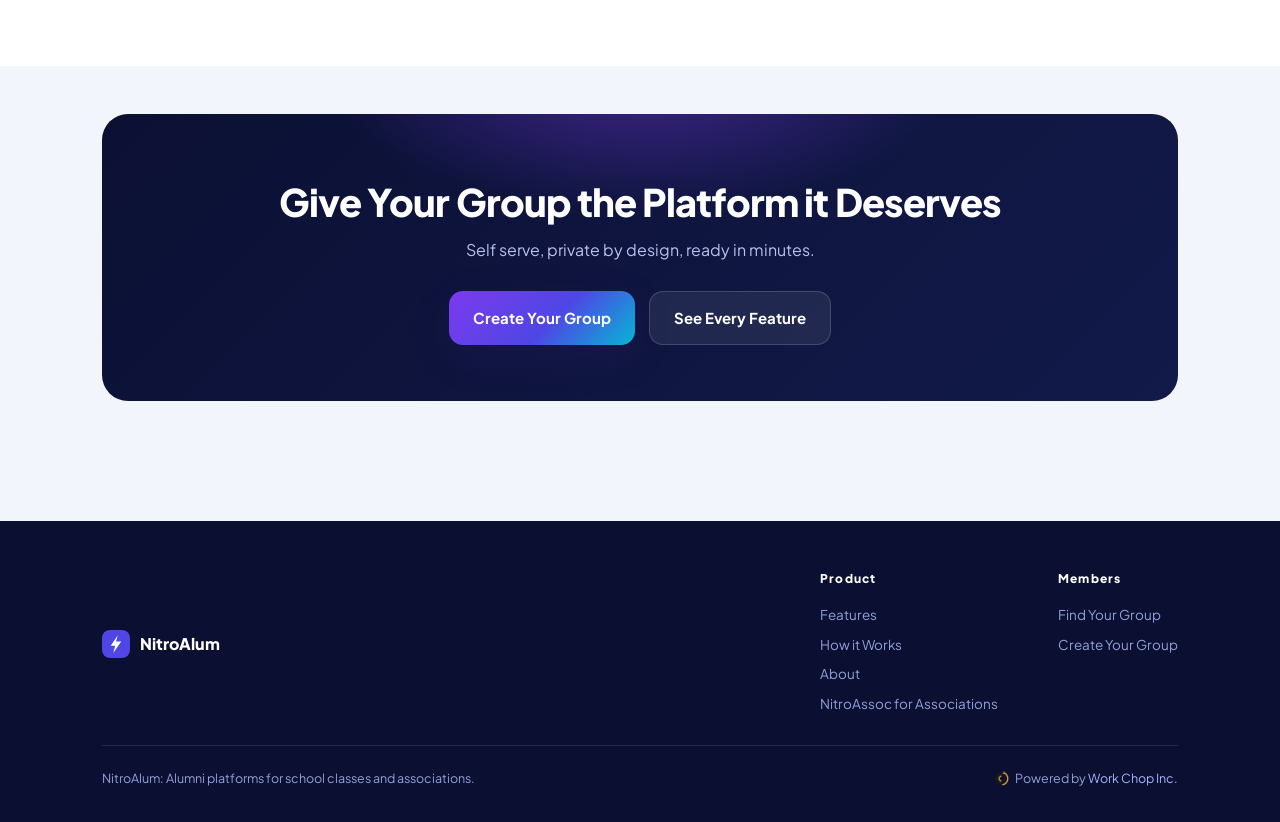
==== commit d3f4ee9f: "Surface the NitroAssoc branch above the fold" ====
--- a/about.html
+++ b/about.html
@@ -38,6 +38,7 @@
       <a class="hide-sm" href="features.html">Features</a>
       <a class="hide-sm" href="get-started.html">How it Works</a>
       <a class="hide-sm" href="about.html">About</a>
+      <a class="hide-sm" href="associations.html">Associations</a>
       <a class="nav-find" href="https://nitroalum.com/">Find Your Group</a>
       <a class="cta" href="https://nitroalum.com/sign-up">Create Your Group</a>
     </nav>
--- a/styles.css
+++ b/styles.css
@@ -592,3 +592,7 @@
 @media (max-width: 640px) {
   .aud { grid-template-columns: 1fr; }
 }
+
+.hero .hero-branch { margin: 18px 0 0; font-size: 13.5px; color: #93a0d8; }
+.hero .hero-branch a { color: #a5b4fc; font-weight: 700; text-decoration: none; border-bottom: 1px solid rgb(165 180 252 / 0.45); }
+.hero .hero-branch a:hover { color: #fff; }
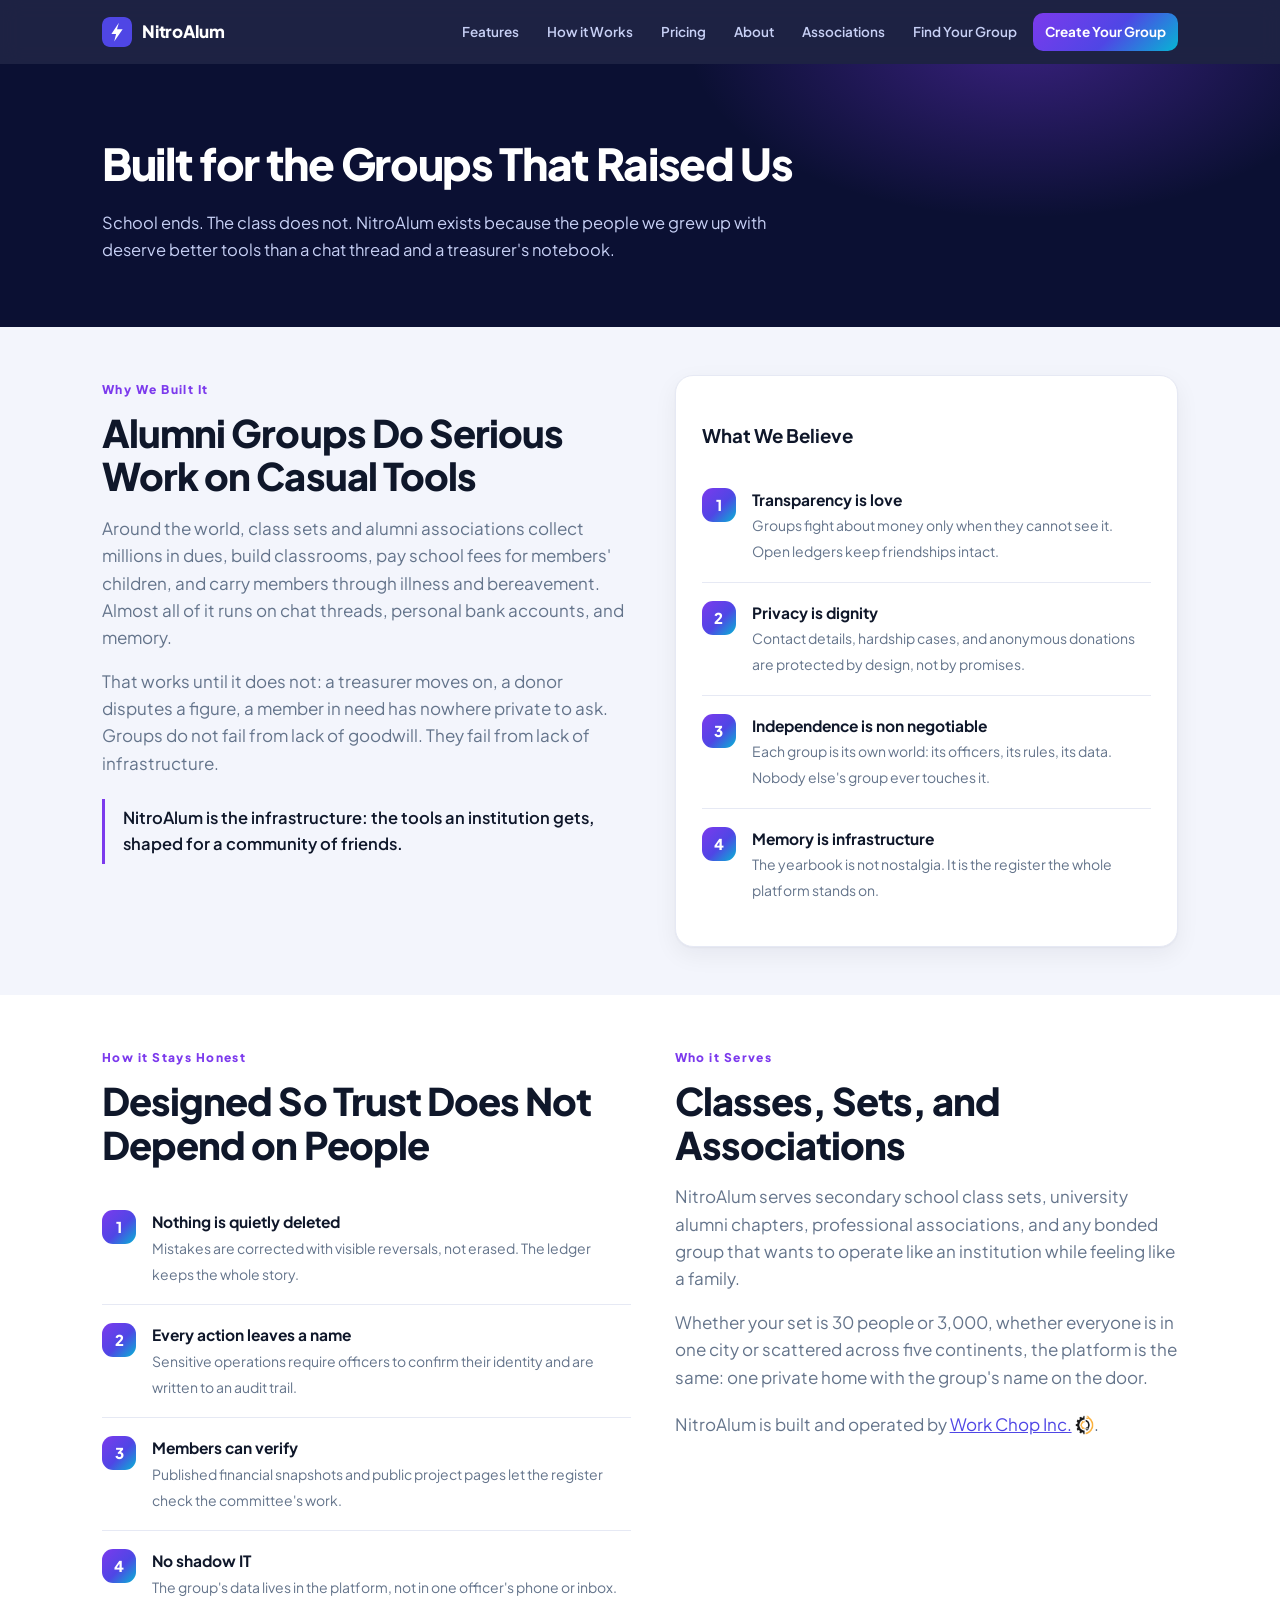
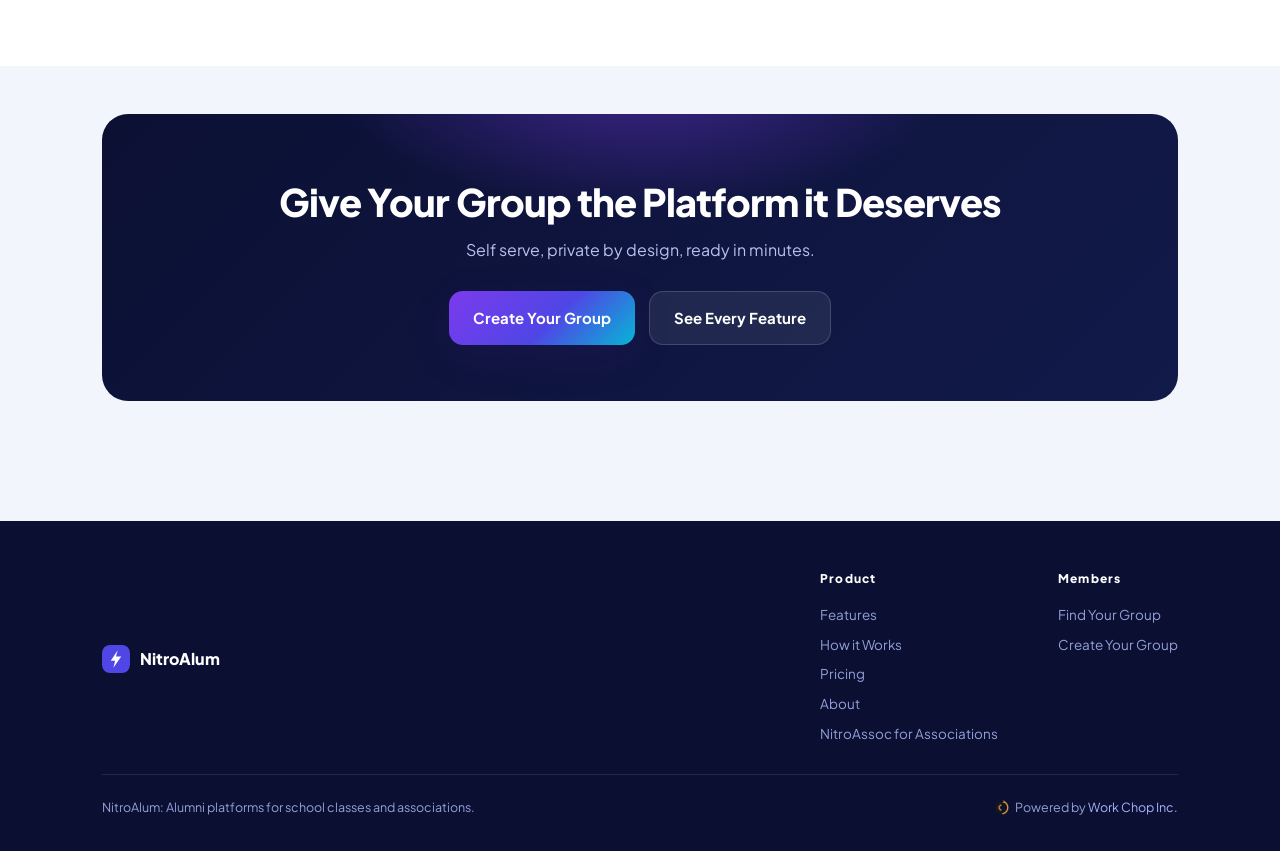
==== commit b5ef09fb: "Add Pricing page with USD and Nigeria plan tables Mirrors the approved pricing document: US dollar a" ====
--- a/about.html
+++ b/about.html
@@ -27,7 +27,7 @@
   <link rel="apple-touch-icon" href="apple-touch-icon.png">
   <link rel="preload" href="fonts/plus-jakarta-sans-400.ttf" as="font" type="font/ttf" crossorigin>
   <link rel="preload" href="fonts/plus-jakarta-sans-800.ttf" as="font" type="font/ttf" crossorigin>
-  <link rel="stylesheet" href="styles.css?v=4">
+  <link rel="stylesheet" href="styles.css?v=5">
 </head>
 <body>
 
@@ -37,6 +37,7 @@
     <nav aria-label="Main">
       <a class="hide-sm" href="features.html">Features</a>
       <a class="hide-sm" href="get-started.html">How it Works</a>
+      <a class="hide-sm" href="pricing.html">Pricing</a>
       <a class="hide-sm" href="about.html">About</a>
       <a class="hide-sm" href="associations.html">Associations</a>
       <a class="nav-find" href="https://nitroalum.com/">Find Your Group</a>
@@ -124,6 +125,7 @@
           <ul>
             <li><a href="features.html">Features</a></li>
             <li><a href="get-started.html">How it Works</a></li>
+            <li><a href="pricing.html">Pricing</a></li>
             <li><a href="about.html">About</a></li>
             <li><a href="associations.html">NitroAssoc for Associations</a></li>
           </ul>
--- a/styles.css
+++ b/styles.css
@@ -432,6 +432,9 @@
   }
   .site-foot .cols { margin-left: 0; gap: 44px; }
   .hero .wrap { padding: 60px 22px 70px; }
+  .hero .eyebrow { font-size: 11px; padding: 6px 10px; white-space: nowrap; }
+  .hero .hero-branch { margin-top: 26px; }
+  .hero .hero-branch-pill { display: block; width: fit-content; margin: 10px 0 0; padding: 9px 16px; font-size: 13.5px; }
   .band { padding: 44px 24px; }
 }
 @media (prefers-reduced-motion: reduce) {
@@ -593,6 +596,18 @@
   .aud { grid-template-columns: 1fr; }
 }
 
-.hero .hero-branch { margin: 18px 0 0; font-size: 13.5px; color: #93a0d8; }
-.hero .hero-branch a { color: #a5b4fc; font-weight: 700; text-decoration: none; border-bottom: 1px solid rgb(165 180 252 / 0.45); }
-.hero .hero-branch a:hover { color: #fff; }
+.hero .hero-branch { margin: 22px 0 0; font-size: 13.5px; color: #b9c2ee; font-weight: 600; }
+.hero .hero-branch-pill {
+  display: inline-block;
+  margin-left: 6px;
+  padding: 7px 14px;
+  border-radius: 99px;
+  font-weight: 700;
+  font-size: 13px;
+  color: #fff;
+  text-decoration: none;
+  background: rgb(15 118 110 / 0.35);
+  border: 1px solid rgb(45 212 191 / 0.55);
+  transition: background 0.15s, border-color 0.15s;
+}
+.hero .hero-branch-pill:hover { background: rgb(15 118 110 / 0.6); border-color: #5eead4; }
